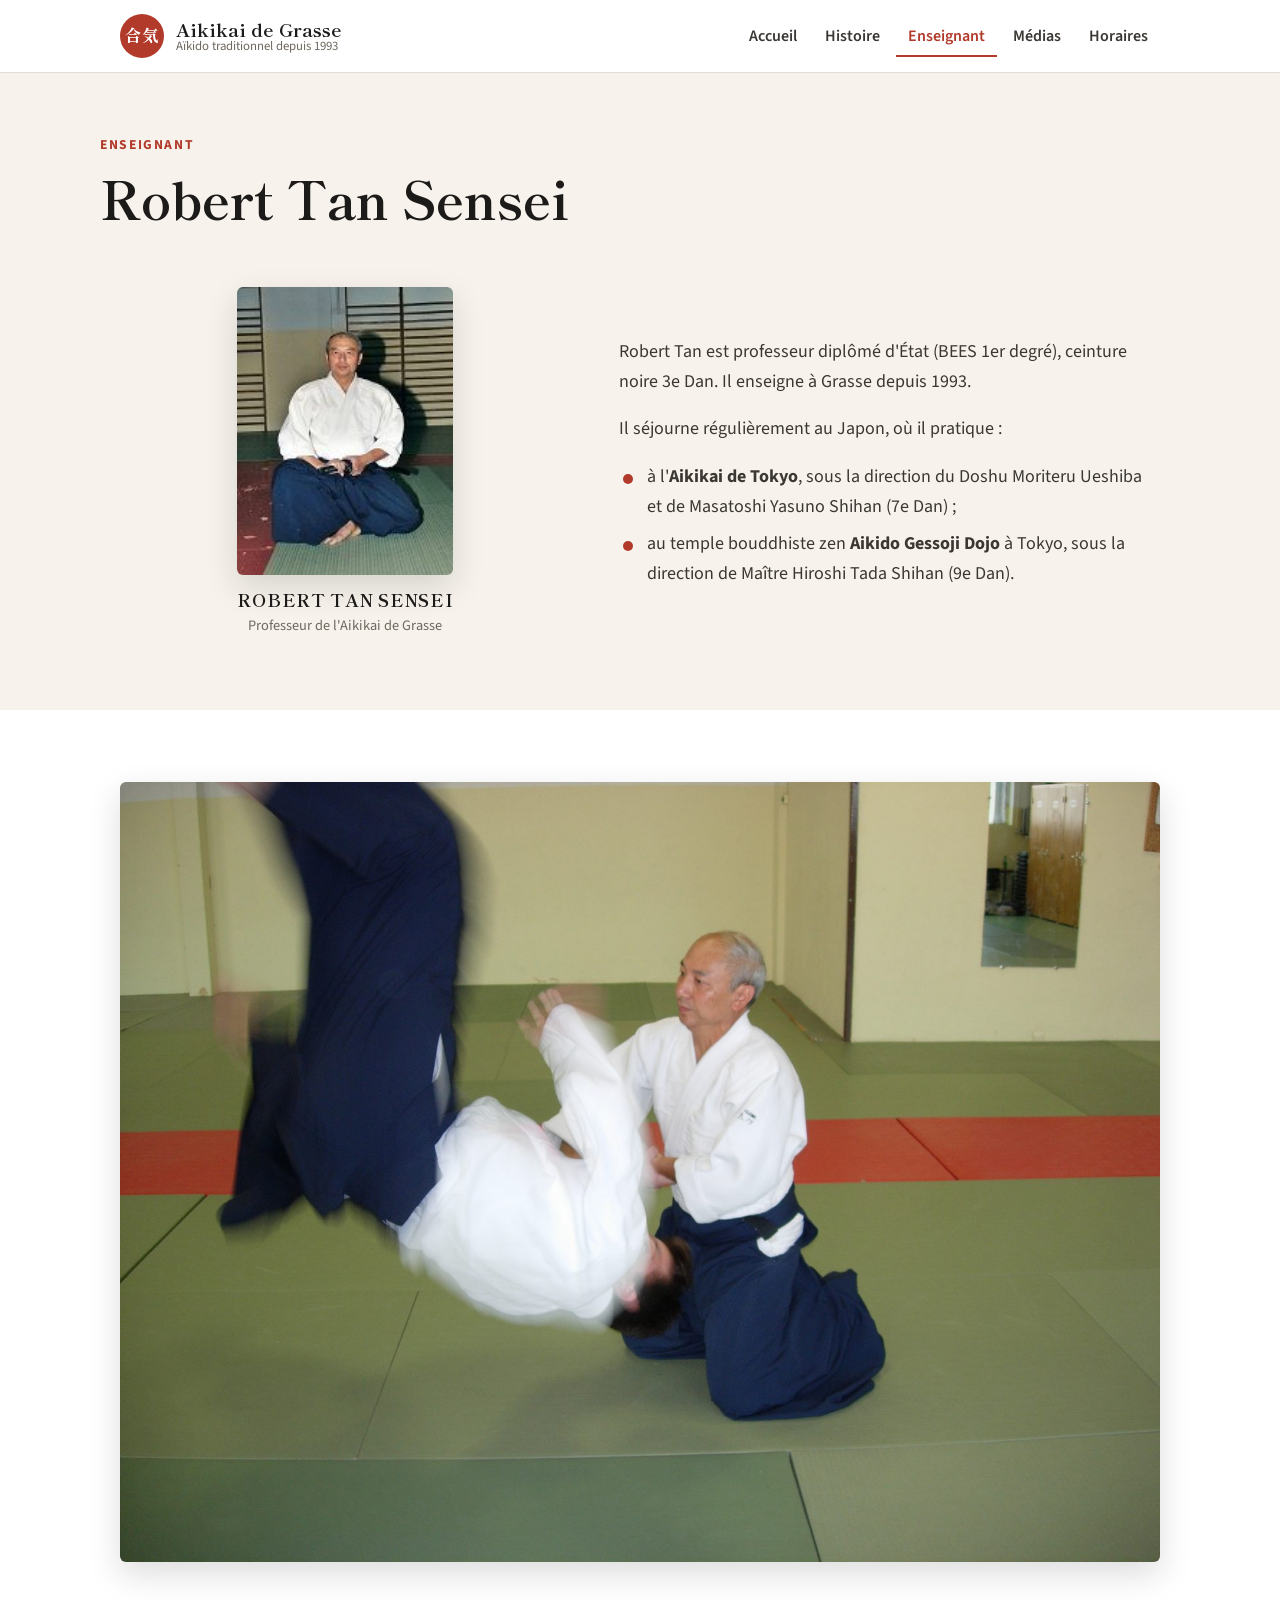
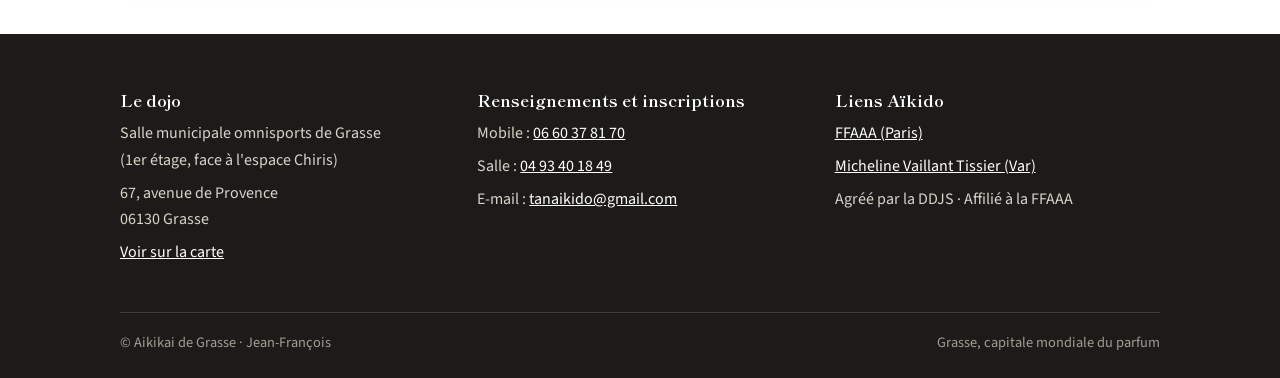
==== enseignant.html @ 5808fb79 "Add files via upload" ====
<!doctype html>
<html lang="fr">
<head>
  <meta charset="utf-8">
  <meta name="viewport" content="width=device-width, initial-scale=1">
  <title>Enseignant – Aikikai de Grasse</title>
  <meta name="description" content="Robert Tan, professeur diplômé d'État, 3e Dan, enseigne l'Aïkido à Grasse depuis 1993.">
  <meta property="og:title" content="Enseignant – Aikikai de Grasse">
  <meta property="og:description" content="Robert Tan, professeur diplômé d'État, 3e Dan, enseigne l'Aïkido à Grasse depuis 1993.">
  <meta property="og:image" content="images/photo-famille.jpg">
  <link rel="icon" href="data:image/svg+xml,%3Csvg xmlns='http://www.w3.org/2000/svg' viewBox='0 0 64 64'%3E%3Ccircle cx='32' cy='32' r='30' fill='%23b23a2b'/%3E%3Ctext x='32' y='42' font-size='28' text-anchor='middle' fill='white' font-family='serif'%3E合%3C/text%3E%3C/svg%3E">
  <link rel="preconnect" href="https://fonts.googleapis.com">
  <link rel="preconnect" href="https://fonts.gstatic.com" crossorigin>
  <link href="https://fonts.googleapis.com/css2?family=Shippori+Mincho:wght@700&family=Source+Sans+3:wght@400;600;700&display=swap" rel="stylesheet">
  <link rel="stylesheet" href="style.css">
</head>
<body>
  <header class="entete">
    <div class="conteneur">
      <a class="marque" href="index.html">
        <span class="sceau" aria-hidden="true">合気</span>
        <span class="nom">Aikikai de Grasse<small>Aïkido traditionnel depuis 1993</small></span>
      </a>
      <button class="bouton-menu" aria-expanded="false" aria-controls="navigation">Menu</button>
      <nav class="navigation" id="navigation" aria-label="Navigation principale">
        <ul class="menu">
        <li><a href="index.html">Accueil</a></li>
        <li><a href="histoire.html">Histoire</a></li>
        <li><a href="enseignant.html" aria-current="page">Enseignant</a></li>
        <li><a href="medias.html">Médias</a></li>
        <li><a href="horaires.html">Horaires</a></li>
        </ul>
      </nav>
    </div>
  </header>

  <main>
    <section class="conteneur entete-page">
      <span class="surtitre" style="color:var(--vermillon)">Enseignant</span>
      <h1>Robert Tan Sensei</h1>
    </section>

    <section class="section" style="padding-top:24px">
      <div class="conteneur deux-colonnes inverse">
        <figure class="portrait">
          <div class="photo-cadre"><img src="images/robert.jpg" alt="Portrait de Robert Tan"></div>
          <figcaption><strong>ROBERT TAN SENSEI</strong>Professeur de l'Aikikai de Grasse</figcaption>
        </figure>
        <div>
          <p>Robert Tan est professeur diplômé d'État (BEES 1er degré), ceinture noire 3e Dan. Il enseigne à Grasse depuis 1993.</p>
          <p>Il séjourne régulièrement au Japon, où il pratique :</p>
          <ul class="liste-points">
            <li>à l'<strong>Aikikai de Tokyo</strong>, sous la direction du Doshu Moriteru Ueshiba et de Masatoshi Yasuno Shihan (7e Dan) ;</li>
            <li>au temple bouddhiste zen <strong>Aikido Gessoji Dojo</strong> à Tokyo, sous la direction de Maître Hiroshi Tada Shihan (9e Dan).</li>
          </ul>
        </div>
      </div>
    </section>

    <section class="section blanche">
      <div class="conteneur">
        <div class="photo-cadre"><img src="images/demo-2022-5.jpg" alt="Robert Tan sensei en suwari waza, projetant un partenaire" loading="lazy"></div>
      </div>
    </section>

  </main>

  <footer class="pied">
    <div class="conteneur">
      <div class="grille">
        <div>
          <h3>Le dojo</h3>
          <p>Salle municipale omnisports de Grasse<br>(1er étage, face à l'espace Chiris)</p>
          <p>67, avenue de Provence<br>06130 Grasse</p>
          <p><a href="https://www.google.com/maps/search/?api=1&query=67+avenue+de+Provence+06130+Grasse" target="_blank" rel="noopener">Voir sur la carte</a></p>
        </div>
        <div>
          <h3>Renseignements et inscriptions</h3>
          <p>Mobile : <a href="tel:+33660378170">06 60 37 81 70</a></p>
          <p>Salle : <a href="tel:+33493401849">04 93 40 18 49</a></p>
          <p>E-mail : <a href="mailto:tanaikido@gmail.com">tanaikido@gmail.com</a></p>
        </div>
        <div>
          <h3>Liens Aïkido</h3>
          <p><a href="http://www.aikido.com.fr/" target="_blank" rel="noopener">FFAAA (Paris)</a></p>
          <p><a href="https://www.michelinetissier.com/" target="_blank" rel="noopener">Micheline Vaillant Tissier (Var)</a></p>
          <p>Agréé par la DDJS · Affilié à la FFAAA</p>
        </div>
      </div>
      <div class="bas">
        <span>© Aikikai de Grasse · Jean-François</span>
        <span>Grasse, capitale mondiale du parfum</span>
      </div>
    </div>
  </footer>

  <script>
    // Menu sur téléphone
    const bouton = document.querySelector('.bouton-menu');
    const nav = document.getElementById('navigation');
    bouton.addEventListener('click', () => {
      const ouvert = nav.classList.toggle('ouverte');
      bouton.setAttribute('aria-expanded', ouvert);
    });
  </script>
</body>
</html>
---- style.css ----
/* Aikikai de Grasse — feuille de style commune à toutes les pages */
:root {
  --encre: #1d1b19;
  --texte: #3b3733;
  --doux: #6f6860;
  --papier: #f7f3ec;
  --blanc: #ffffff;
  --trait: #e3dcd0;
  --vermillon: #b23a2b;
  --vermillon-fonce: #8f2c20;
  --vert: #2f6b4f;
  --rayon: 6px;
  --largeur: 1080px;
}

* { box-sizing: border-box; }
html { scroll-behavior: smooth; }
body {
  margin: 0;
  background: var(--papier);
  color: var(--texte);
  font-family: "Source Sans 3", system-ui, -apple-system, "Segoe UI", sans-serif;
  font-size: 18px;
  line-height: 1.65;
}
img { max-width: 100%; display: block; }
a { color: var(--vermillon); }
a:hover { color: var(--vermillon-fonce); }

h1, h2, h3 {
  font-family: "Shippori Mincho", Georgia, serif;
  color: var(--encre);
  line-height: 1.2;
  font-weight: 700;
  margin: 0 0 .5em;
}
h1 { font-size: clamp(2rem, 5vw, 3.2rem); }
h2 { font-size: clamp(1.6rem, 3.5vw, 2.2rem); }
h3 { font-size: 1.25rem; }

.conteneur { max-width: var(--largeur); margin: 0 auto; padding: 0 20px; }

/* ---------- En-tête ---------- */
.entete {
  background: var(--blanc);
  border-bottom: 1px solid var(--trait);
  position: sticky; top: 0; z-index: 10;
}
.entete .conteneur {
  display: flex; align-items: center; justify-content: space-between;
  gap: 16px; min-height: 72px;
}
.marque {
  display: flex; align-items: center; gap: 12px;
  text-decoration: none; color: var(--encre);
}
.marque .sceau {
  width: 44px; height: 44px; border-radius: 50%;
  background: var(--vermillon); color: #fff;
  display: grid; place-items: center;
  font-family: "Shippori Mincho", serif; font-size: 1.05rem; font-weight: 700;
}
.marque .nom { font-family: "Shippori Mincho", serif; font-weight: 700; font-size: 1.15rem; line-height: 1.1; }
.marque .nom small { display: block; font-family: "Source Sans 3", sans-serif; font-weight: 400; font-size: .8rem; color: var(--doux); }

.menu { display: flex; gap: 4px; list-style: none; margin: 0; padding: 0; }
.menu a {
  display: block; padding: 8px 12px; border-radius: var(--rayon);
  text-decoration: none; color: var(--texte); font-weight: 600; font-size: 1rem;
}
.menu a:hover { background: var(--papier); color: var(--encre); }
.menu a[aria-current="page"] { color: var(--vermillon); box-shadow: inset 0 -2px 0 var(--vermillon); border-radius: 0; }

.bouton-menu {
  display: none; background: none; border: 1px solid var(--trait);
  border-radius: var(--rayon); padding: 8px 12px; font: inherit; font-weight: 600;
  color: var(--encre); cursor: pointer;
}

@media (max-width: 820px) {
  .bouton-menu { display: block; }
  .navigation { display: none; position: absolute; left: 0; right: 0; top: 100%; background: var(--blanc); border-bottom: 1px solid var(--trait); }
  .navigation.ouverte { display: block; }
  .menu { flex-direction: column; padding: 8px 20px 16px; }
  .menu a[aria-current="page"] { box-shadow: inset 3px 0 0 var(--vermillon); }
}

/* ---------- Bandeau d'accueil ---------- */
.hero {
  position: relative; color: #fff; background: var(--encre);
  min-height: min(78vh, 640px); display: flex; align-items: flex-end;
}
.hero img { position: absolute; inset: 0; width: 100%; height: 100%; object-fit: cover; object-position: center 30%; opacity: .8; }
.hero::after { content: ""; position: absolute; inset: 0; background: linear-gradient(to top, rgba(20,18,16,.9) 0%, rgba(20,18,16,.55) 45%, rgba(20,18,16,.1) 100%); }
.hero .conteneur { position: relative; z-index: 1; padding-top: 80px; padding-bottom: 56px; width: 100%; }
.hero h1 { color: #fff; margin-bottom: .25em; }
.hero p { font-size: 1.2rem; max-width: 36em; margin: 0 0 1.5em; }
.surtitre {
  display: inline-block; font-size: .85rem; letter-spacing: .12em; text-transform: uppercase;
  font-weight: 700; margin-bottom: 12px; color: #f3c9c2;
}

.boutons { display: flex; flex-wrap: wrap; gap: 12px; }
.btn {
  display: inline-block; padding: 12px 22px; border-radius: var(--rayon);
  background: var(--vermillon); color: #fff; text-decoration: none; font-weight: 700;
}
.btn:hover { background: var(--vermillon-fonce); color: #fff; }
.btn.secondaire { background: transparent; color: #fff; border: 1px solid rgba(255,255,255,.6); }
.btn.secondaire:hover { background: rgba(255,255,255,.12); }

/* ---------- Sections ---------- */
.section { padding: 72px 0; }
.section.blanche { background: var(--blanc); }
.entete-page { padding: 56px 0 8px; }
.entete-page p { color: var(--doux); max-width: 40em; }

.deux-colonnes { display: grid; grid-template-columns: 1.2fr 1fr; gap: 48px; align-items: center; }
.deux-colonnes.inverse { grid-template-columns: 1fr 1.2fr; }
@media (max-width: 820px) {
  .deux-colonnes, .deux-colonnes.inverse { grid-template-columns: 1fr; gap: 28px; }
}

.photo-cadre { border-radius: var(--rayon); overflow: hidden; box-shadow: 0 12px 32px rgba(29,27,25,.15); }
.photo-cadre img { width: 100%; height: 100%; object-fit: cover; }
figure { margin: 0; }
figcaption { font-size: .9rem; color: var(--doux); margin-top: 10px; }

.portrait { max-width: 320px; margin: 0 auto; }
.portrait img { width: 100%; }
.portrait figcaption { text-align: center; }
.portrait figcaption strong { display: block; color: var(--encre); font-family: "Shippori Mincho", serif; font-size: 1.1rem; letter-spacing: .04em; }

.cartes { display: grid; grid-template-columns: repeat(3, 1fr); gap: 20px; }
@media (max-width: 820px) { .cartes { grid-template-columns: 1fr; } }
.carte {
  background: var(--blanc); border: 1px solid var(--trait); border-radius: var(--rayon);
  padding: 24px; display: flex; flex-direction: column;
}
.carte h3 { margin-bottom: .3em; }
.carte p { margin: 0 0 1em; }
.carte a.lien { margin-top: auto; font-weight: 700; text-decoration: none; }

.bandeau-info {
  background: var(--encre); color: #fff; border-radius: var(--rayon);
  padding: 32px; display: flex; flex-wrap: wrap; align-items: center; justify-content: space-between; gap: 20px;
}
.bandeau-info h2 { color: #fff; margin: 0 0 .2em; font-size: 1.6rem; }
.bandeau-info p { margin: 0; opacity: .85; }

.citation {
  border-left: 3px solid var(--vermillon); padding: 4px 0 4px 20px;
  font-family: "Shippori Mincho", serif; font-size: 1.25rem; color: var(--encre);
}

.liste-points { padding-left: 0; list-style: none; }
.liste-points li { padding-left: 28px; position: relative; margin-bottom: 8px; }
.liste-points li::before {
  content: ""; position: absolute; left: 4px; top: .65em; width: 10px; height: 10px;
  border-radius: 50%; background: var(--vermillon);
}

/* ---------- Horaires ---------- */
.horaires { display: grid; grid-template-columns: repeat(3, 1fr); gap: 20px; }
@media (max-width: 820px) { .horaires { grid-template-columns: 1fr; } }
.jour { background: var(--blanc); border: 1px solid var(--trait); border-radius: var(--rayon); overflow: hidden; }
.jour h3 { background: var(--encre); color: #fff; margin: 0; padding: 14px 20px; font-size: 1.15rem; letter-spacing: .06em; }
.cours { padding: 16px 20px; border-top: 1px solid var(--trait); display: grid; grid-template-columns: auto 1fr; gap: 20px; align-items: baseline; }
.cours:first-of-type { border-top: 0; }
.cours .heure { white-space: nowrap; font-weight: 700; color: var(--encre); font-variant-numeric: tabular-nums; }
.cours .type { font-weight: 600; }
.cours .type small { display: block; font-weight: 400; color: var(--doux); }
.etiquette { display: inline-block; font-size: .75rem; font-weight: 700; padding: 2px 8px; border-radius: 99px; margin-right: 6px; vertical-align: 2px; }
.etiquette.enfants { background: #fbe6a6; color: #6b4e00; }
.etiquette.adultes { background: #cfe6c9; color: #24502a; }
.etiquette.avances { background: #f2c6c0; color: #7a2218; }

/* ---------- Galerie ---------- */
.galerie { display: grid; grid-template-columns: repeat(auto-fill, minmax(220px, 1fr)); gap: 12px; }
.galerie button {
  padding: 0; border: 0; background: none; cursor: zoom-in; border-radius: var(--rayon); overflow: hidden;
  aspect-ratio: 4 / 3;
}
.galerie img { width: 100%; height: 100%; object-fit: cover; transition: transform .3s; }
.galerie button:hover img { transform: scale(1.04); }

.visionneuse {
  border: 0; padding: 0; background: transparent; max-width: 96vw; max-height: 94vh;
}
.visionneuse::backdrop { background: rgba(15,14,13,.92); }
.visionneuse img { max-width: 96vw; max-height: 86vh; margin: 0 auto; border-radius: 4px; }
.visionneuse .commandes { display: flex; justify-content: center; gap: 10px; margin-top: 12px; }
.visionneuse .commandes button {
  background: rgba(255,255,255,.12); color: #fff; border: 1px solid rgba(255,255,255,.3);
  border-radius: var(--rayon); padding: 8px 16px; font: inherit; cursor: pointer;
}

.video { border-radius: var(--rayon); overflow: hidden; background: #000; box-shadow: 0 12px 32px rgba(29,27,25,.2); }
.video video { width: 100%; display: block; }

/* ---------- Pied de page ---------- */
.pied { background: var(--encre); color: #d9d3ca; padding: 56px 0 24px; font-size: 1rem; }
.pied a { color: #fff; }
.pied h3 { color: #fff; font-size: 1.05rem; margin-bottom: .6em; }
.pied .grille { display: grid; grid-template-columns: repeat(3, 1fr); gap: 32px; }
@media (max-width: 820px) { .pied .grille { grid-template-columns: 1fr; } }
.pied p { margin: 0 0 .4em; }
.pied .bas { border-top: 1px solid rgba(255,255,255,.15); margin-top: 40px; padding-top: 18px; font-size: .9rem; color: #a49c91; display: flex; flex-wrap: wrap; justify-content: space-between; gap: 8px; }
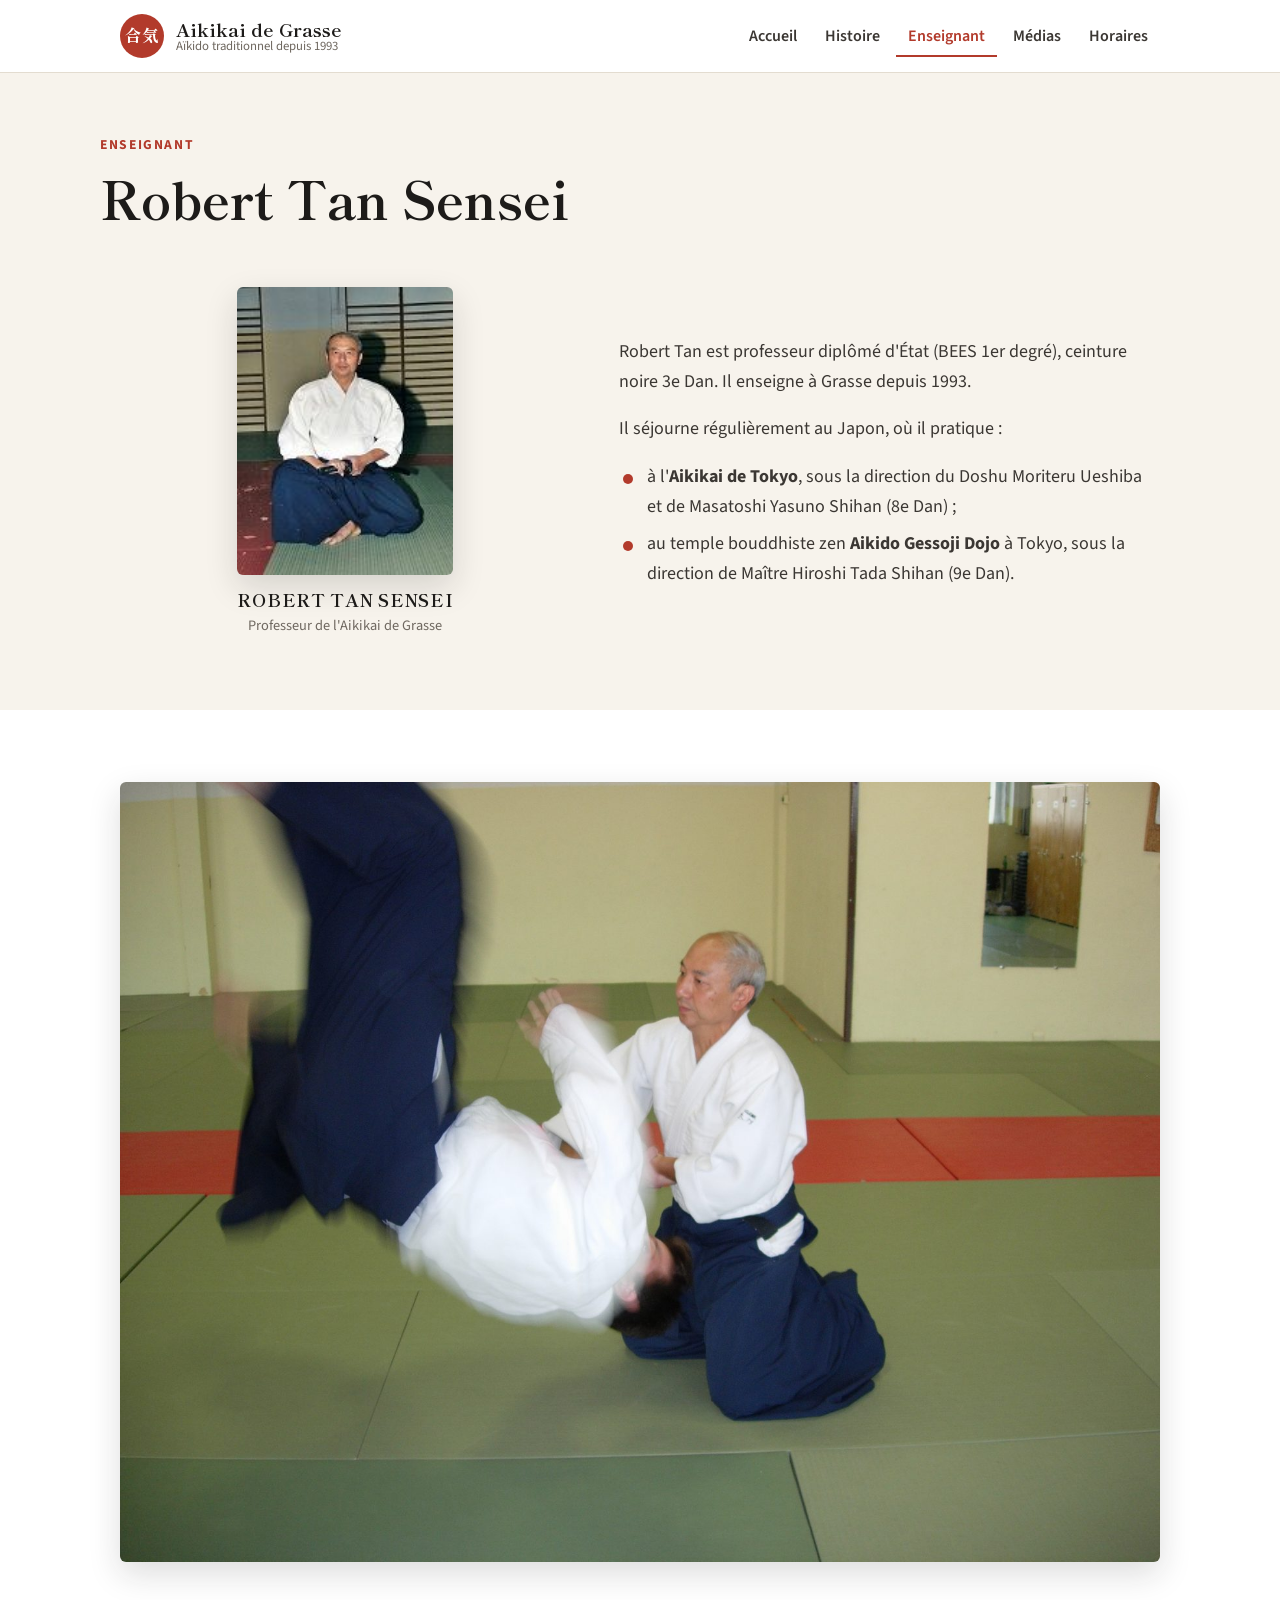
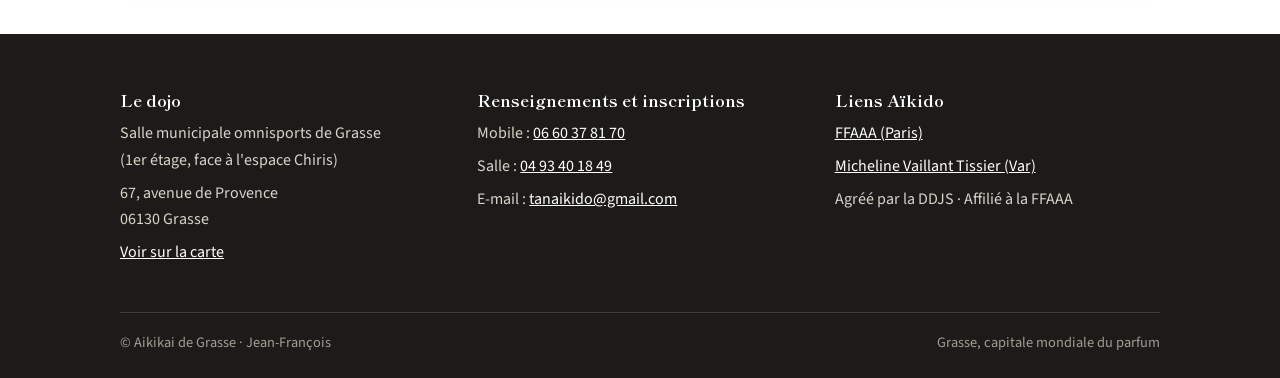
==== commit 40234148: "Enseignant : Masatoshi Yasuno Shihan 8e Dan Co-Authored-By: Claude Opus 5.5 <noreply@anthropic.com> " ====
--- a/enseignant.html
+++ b/enseignant.html
@@ -50,7 +50,7 @@
           <p>Robert Tan est professeur diplômé d'État (BEES 1er degré), ceinture noire 3e Dan. Il enseigne à Grasse depuis 1993.</p>
           <p>Il séjourne régulièrement au Japon, où il pratique :</p>
           <ul class="liste-points">
-            <li>à l'<strong>Aikikai de Tokyo</strong>, sous la direction du Doshu Moriteru Ueshiba et de Masatoshi Yasuno Shihan (7e Dan) ;</li>
+            <li>à l'<strong>Aikikai de Tokyo</strong>, sous la direction du Doshu Moriteru Ueshiba et de Masatoshi Yasuno Shihan (8e Dan) ;</li>
             <li>au temple bouddhiste zen <strong>Aikido Gessoji Dojo</strong> à Tokyo, sous la direction de Maître Hiroshi Tada Shihan (9e Dan).</li>
           </ul>
         </div>
--- a/style.css
+++ b/style.css
@@ -86,13 +86,18 @@
 }
 
 /* ---------- Bandeau d'accueil ---------- */
-.hero {
-  position: relative; color: #fff; background: var(--encre);
-  min-height: min(78vh, 640px); display: flex; align-items: flex-end;
-}
-.hero img { position: absolute; inset: 0; width: 100%; height: 100%; object-fit: cover; object-position: center 30%; opacity: .8; }
-.hero::after { content: ""; position: absolute; inset: 0; background: linear-gradient(to top, rgba(20,18,16,.9) 0%, rgba(20,18,16,.55) 45%, rgba(20,18,16,.1) 100%); }
-.hero .conteneur { position: relative; z-index: 1; padding-top: 80px; padding-bottom: 56px; width: 100%; }
+/* La photo de groupe est affichée en pleine lumière, le texte est placé en dessous */
+.hero { color: #fff; background: var(--encre); }
+.hero img {
+  width: 100%; height: auto; max-height: 72vh; object-fit: cover; object-position: center 45%;
+  filter: brightness(1.12) contrast(1.04) saturate(1.05);
+}
+.hero .conteneur { padding-top: 40px; padding-bottom: 48px; }
+/* Téléphone en vertical : on recadre sur le groupe (moins de plafond et de tatami) */
+@media (max-width: 600px) {
+  .hero img { aspect-ratio: 2.35 / 1; object-position: center 62%; }
+  .hero .conteneur { padding-top: 28px; padding-bottom: 36px; }
+}
 .hero h1 { color: #fff; margin-bottom: .25em; }
 .hero p { font-size: 1.2rem; max-width: 36em; margin: 0 0 1.5em; }
 .surtitre {
